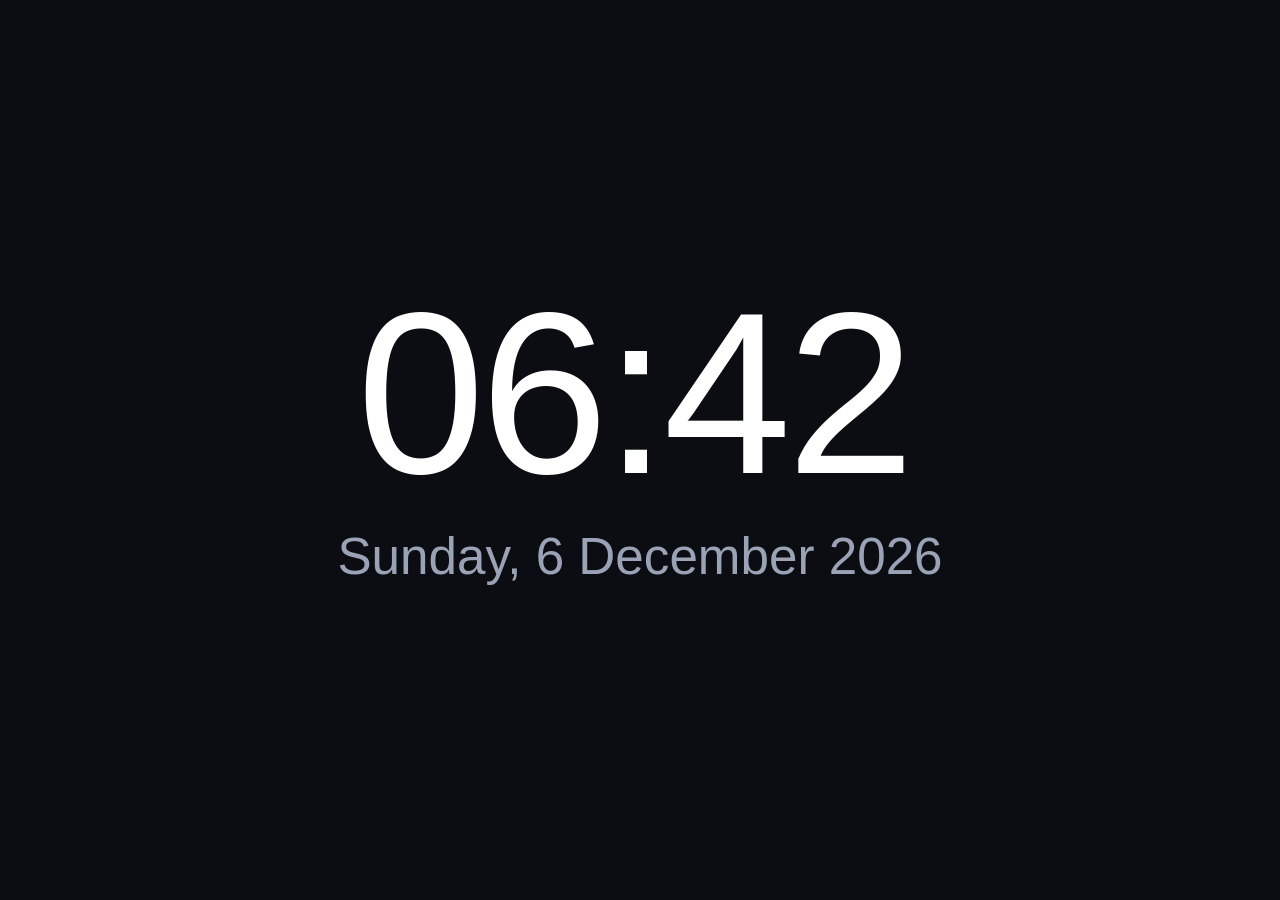
==== examples/clock/index.html @ a2723c9a "Add custom app examples, starter template, docs and AI agent skills - Starter template and five exam" ====
<!DOCTYPE html>
<html lang="en">
  <head>
    <meta charset="utf-8" />
    <meta name="viewport" content="width=device-width, initial-scale=1" />
    <title>Clock</title>
    <!--
      Full-screen clock and date. Works fully offline.

      Optional player tags:
        tags.clock_format = "12" or "24"   (default 24)
        tags.greeting     = text under the date, e.g. "Welcome to Level 3"
        tags.accent       = a CSS colour, e.g. "#ff6a00"

      Preview:
        index.html?name=Lobby&tags.clock_format=12&tags.greeting=Welcome&tags.accent=%23ff6a00
    -->
    <style>
      html, body { margin: 0; height: 100%; overflow: hidden; cursor: none; }
      body {
        background: #0b0d12; color: #fff;
        font-family: -apple-system, BlinkMacSystemFont, "Segoe UI", Roboto, Arial, sans-serif;
        display: flex; flex-direction: column; justify-content: center; align-items: center;
        text-align: center;
      }
      #time { font-size: 18vw; font-weight: 200; line-height: 1; letter-spacing: -0.02em; }
      #ampm { font-size: 5vw; margin-left: 1vw; }
      #date { font-size: 4vw; margin-top: 2vh; color: #9aa3b5; }
      #greeting { font-size: 3vw; margin-top: 4vh; }
      .portrait #time { font-size: 26vw; }
      .portrait #date { font-size: 6vw; }
      .portrait #greeting { font-size: 5vw; }
    </style>
  </head>
  <body>
    <div><span id="time"></span><span id="ampm"></span></div>
    <div id="date"></div>
    <div id="greeting"></div>

    <script src="easysignage.js"></script>
    <script src="clock.js"></script>
  </body>
</html>
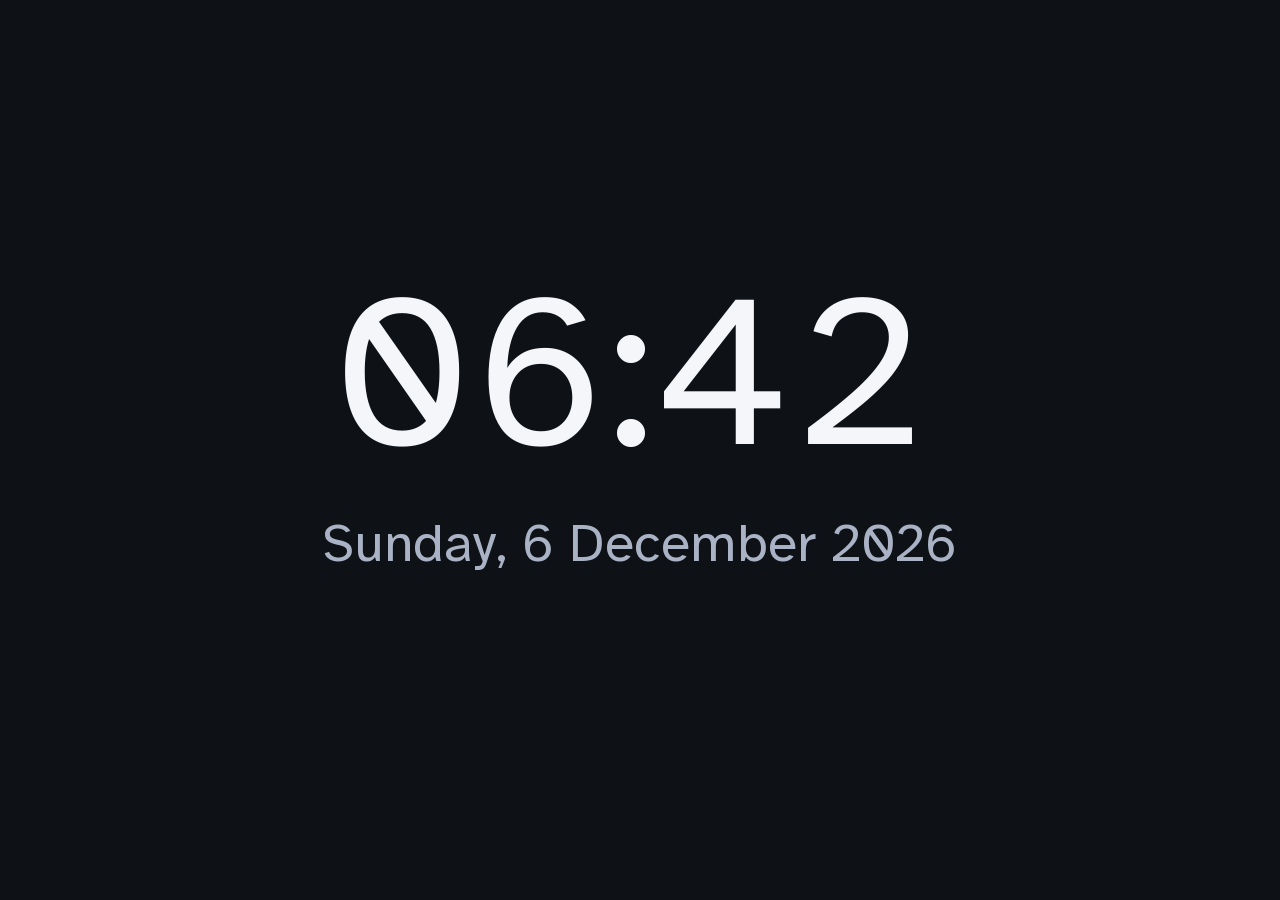
==== commit c743198c: "Add signage theme, theme guide and design rules - sdk/theme.css and theme.js: design tokens (distanc" ====
--- a/examples/clock/index.html
+++ b/examples/clock/index.html
@@ -10,34 +10,40 @@
       Optional player tags:
         tags.clock_format = "12" or "24"   (default 24)
         tags.greeting     = text under the date, e.g. "Welcome to Level 3"
-        tags.accent       = a CSS colour, e.g. "#ff6a00"
+        tags.theme        = "dark" (default), "light" or "contrast"
+        tags.accent       = a hex colour for the greeting and AM/PM, e.g. "#ff6a00"
 
       Preview:
         index.html?name=Lobby&tags.clock_format=12&tags.greeting=Welcome&tags.accent=%23ff6a00
     -->
+    <link rel="stylesheet" href="theme.css" />
     <style>
-      html, body { margin: 0; height: 100%; overflow: hidden; cursor: none; }
-      body {
-        background: #0b0d12; color: #fff;
-        font-family: -apple-system, BlinkMacSystemFont, "Segoe UI", Roboto, Arial, sans-serif;
-        display: flex; flex-direction: column; justify-content: center; align-items: center;
-        text-align: center;
+      #time {
+        font-size: calc(var(--u) * 24);
+        font-weight: var(--weight-regular);
+        line-height: 1;
+        /* Equal-width digits so the clock doesn't shift every second. */
+        font-variant-numeric: tabular-nums;
       }
-      #time { font-size: 18vw; font-weight: 200; line-height: 1; letter-spacing: -0.02em; }
-      #ampm { font-size: 5vw; margin-left: 1vw; }
-      #date { font-size: 4vw; margin-top: 2vh; color: #9aa3b5; }
-      #greeting { font-size: 3vw; margin-top: 4vh; }
-      .portrait #time { font-size: 26vw; }
-      .portrait #date { font-size: 6vw; }
-      .portrait #greeting { font-size: 5vw; }
+      #ampm {
+        font-size: var(--text-xl);
+        font-weight: var(--weight-bold);
+        margin-left: var(--space-2);
+        color: var(--accent);
+      }
+      #date { margin-top: var(--space-3); font-size: var(--text-lg); }
+      #greeting { margin-top: var(--space-6); color: var(--accent); font-weight: var(--weight-bold); }
     </style>
   </head>
   <body>
-    <div><span id="time"></span><span id="ampm"></span></div>
-    <div id="date"></div>
-    <div id="greeting"></div>
+    <main class="screen center">
+      <div><span id="time"></span><span id="ampm"></span></div>
+      <p id="date" class="muted"></p>
+      <p id="greeting"></p>
+    </main>
 
     <script src="easysignage.js"></script>
+    <script src="theme.js"></script>
     <script src="clock.js"></script>
   </body>
 </html>
--- a/examples/clock/theme.css
+++ b/examples/clock/theme.css
@@ -0,0 +1,235 @@
+/* ============================================================================
+   theme.css  —  EasySignage signage theme  (COPY THIS FILE, then override)
+   ============================================================================
+   A ready-made look for digital signage: distance-readable type, high-contrast
+   colours, overscan-safe margins and gentle motion. Works on older players
+   (Chromium ~53): CSS variables, flexbox and calc() only. No grid, clamp()
+   or gap.
+
+   Use:   <link rel="stylesheet" href="theme.css" />   (before your own CSS)
+          plus the fonts/ folder next to it.
+
+   Customise by overriding variables in your own CSS, e.g.
+          :root { --accent: #e8b06a; }
+
+   Themes (class on <html>, set for you by theme.js from the `theme` tag):
+          (none)            dark   - default; best for LED/LCD and most venues
+          .theme-light      light  - brand-led or very bright rooms
+          .theme-contrast   high contrast - wayfinding, low-vision audiences
+
+   Full guide: docs/theme-guide.md
+   ============================================================================ */
+
+/* Atkinson Hyperlegible: designed by the Braille Institute so similar
+   characters (I l 1, O 0, B 8) are easy to tell apart. SIL OFL, see
+   fonts/OFL.txt. WOFF is used because every player supports it. */
+@font-face {
+  font-family: "Atkinson Hyperlegible";
+  src: url("fonts/atkinson-hyperlegible-400.woff") format("woff");
+  font-weight: 400;
+  font-style: normal;
+}
+@font-face {
+  font-family: "Atkinson Hyperlegible";
+  src: url("fonts/atkinson-hyperlegible-700.woff") format("woff");
+  font-weight: 700;
+  font-style: normal;
+}
+
+:root {
+  /* ---- Unit ---------------------------------------------------------------
+     1u = 1% of the screen's shorter side, so sizes look the same in landscape
+     and portrait. On a 1080p screen 1u is about 10.8px. */
+  --u: 1vh;
+
+  /* ---- Type ------------------------------------------------------------- */
+  --font: "Atkinson Hyperlegible", "Segoe UI", Roboto, "Helvetica Neue", Arial, sans-serif;
+  --font-display: var(--font);
+
+  --text-xs: calc(var(--u) * 2.6);  /* ~28px  minimum: labels, fine print   */
+  --text-sm: calc(var(--u) * 3.2);  /* ~35px  captions, secondary text      */
+  --text-md: calc(var(--u) * 4.4);  /* ~48px  body text                     */
+  --text-lg: calc(var(--u) * 6);    /* ~65px  section headings              */
+  --text-xl: calc(var(--u) * 8.5);  /* ~92px  page headline                 */
+  --text-2xl: calc(var(--u) * 13); /* ~140px hero numbers, clocks, prices  */
+
+  --leading-tight: 1.1;   /* headings */
+  --leading-body: 1.35;   /* body */
+  --tracking-label: 0.08em;
+
+  --weight-regular: 400;
+  --weight-bold: 700;
+
+  /* ---- Space ------------------------------------------------------------ */
+  --space-1: calc(var(--u) * 1);
+  --space-2: calc(var(--u) * 2);
+  --space-3: calc(var(--u) * 3);
+  --space-4: calc(var(--u) * 4);
+  --space-6: calc(var(--u) * 6);
+  --space-8: calc(var(--u) * 8);
+
+  /* Safe area: 5% from every edge, so TVs with overscan never crop content. */
+  --safe-x: 5vw;
+  --safe-y: 5vh;
+
+  --radius: calc(var(--u) * 1.2);
+
+  /* ---- Motion ----------------------------------------------------------- */
+  --duration-fast: 250ms;
+  --duration: 600ms;
+  --ease: cubic-bezier(0.2, 0, 0, 1);
+
+  /* ---- Colour: dark (default) -------------------------------------------
+     Contrast against --bg: text 17.5:1, muted 9:1, accent 7.7:1. */
+  --bg: #0e1116;
+  --surface: #1a1f29;
+  --line: #2c3442;
+  --text: #f4f6fa;   /* off-white: pure white glares on bright panels */
+  --muted: #aab3c5;
+  --accent: #5aa9ff;
+  --on-accent: #0e1116;
+  --success: #4cc38a;
+  --warning: #f2b84b;
+  --danger: #ff7b72;
+  --overlay: rgba(0, 0, 0, 0.72);  /* behind text on photos */
+}
+
+/* Portrait: size from the width, which is the shorter side. */
+@media (orientation: portrait) {
+  :root { --u: 1vw; }
+}
+
+/* Light: contrast against --bg: text 16.8:1, muted 7.2:1, accent 5.9:1. */
+.theme-light {
+  --bg: #f6f7f9;
+  --surface: #ffffff;
+  --line: #d5dae3;
+  --text: #14171c;
+  --muted: #4a5363;
+  --accent: #0a5cc2;
+  --on-accent: #ffffff;
+  --success: #146b3f;
+  --warning: #8a5a00;
+  --danger: #b42318;
+  --overlay: rgba(255, 255, 255, 0.85);
+}
+
+/* High contrast: white and yellow on black, as recommended for low vision. */
+.theme-contrast {
+  --bg: #000000;
+  --surface: #141414;
+  --line: #ffffff;
+  --text: #ffffff;
+  --muted: #e0e0e0;
+  --accent: #ffd400;
+  --on-accent: #000000;
+  --success: #5cff8f;
+  --warning: #ffd400;
+  --danger: #ff8a80;
+  --overlay: rgba(0, 0, 0, 0.9);
+}
+
+/* ---- Base ---------------------------------------------------------------- */
+* { box-sizing: border-box; }
+
+html, body {
+  margin: 0;
+  height: 100%;
+  overflow: hidden;   /* a screen never scrolls */
+}
+
+body {
+  background: var(--bg);
+  color: var(--text);
+  font-family: var(--font);
+  font-size: var(--text-md);
+  font-weight: var(--weight-regular);
+  line-height: var(--leading-body);
+  cursor: none;
+  -webkit-font-smoothing: antialiased;
+}
+
+h1, h2, h3, p { margin: 0; }
+
+h1, h2, h3 {
+  font-family: var(--font-display);
+  font-weight: var(--weight-bold);
+  line-height: var(--leading-tight);
+}
+h1 { font-size: var(--text-xl); }
+h2 { font-size: var(--text-lg); }
+h3 { font-size: var(--text-md); }
+
+/* ---- Layout helpers ------------------------------------------------------ */
+
+/* Full-screen container inside the safe area. */
+.screen {
+  display: flex;
+  flex-direction: column;
+  width: 100%;
+  height: 100%;
+  padding: var(--safe-y) var(--safe-x);
+}
+.center {
+  justify-content: center;
+  align-items: center;
+  text-align: center;
+}
+.row { display: flex; flex-direction: row; }
+.grow { flex: 1 1 auto; }
+
+/* ---- Text helpers -------------------------------------------------------- */
+.display {
+  font-size: var(--text-2xl);
+  font-weight: var(--weight-bold);
+  line-height: 1;
+}
+.label {
+  font-size: var(--text-xs);
+  font-weight: var(--weight-bold);
+  text-transform: uppercase;   /* caps only for short labels */
+  letter-spacing: var(--tracking-label);
+  color: var(--muted);
+}
+.small { font-size: var(--text-sm); }
+.muted { color: var(--muted); }
+.accent { color: var(--accent); }
+
+/* ---- Components ---------------------------------------------------------- */
+.card {
+  background: var(--surface);
+  border-radius: var(--radius);
+  padding: var(--space-3) var(--space-4);
+}
+.badge {
+  display: inline-block;
+  padding: calc(var(--u) * 0.4) calc(var(--u) * 1.4);
+  border-radius: 999px;
+  background: var(--accent);
+  color: var(--on-accent);
+  font-size: var(--text-xs);
+  font-weight: var(--weight-bold);
+  vertical-align: middle;
+}
+.banner {
+  padding: var(--space-2) var(--space-4);
+  border-radius: var(--radius);
+  background: var(--accent);
+  color: var(--on-accent);
+  font-weight: var(--weight-bold);
+  text-align: center;
+}
+
+/* ---- Motion -------------------------------------------------------------- */
+.fade-in { -webkit-animation: es-fade-in var(--duration) var(--ease) both; animation: es-fade-in var(--duration) var(--ease) both; }
+@-webkit-keyframes es-fade-in { from { opacity: 0; } to { opacity: 1; } }
+@keyframes es-fade-in { from { opacity: 0; } to { opacity: 1; } }
+
+/* Respect viewers who ask for less motion. Older players ignore this. */
+@media (prefers-reduced-motion: reduce) {
+  *, *::before, *::after {
+    -webkit-animation: none !important;
+    animation: none !important;
+    transition: none !important;
+  }
+}
